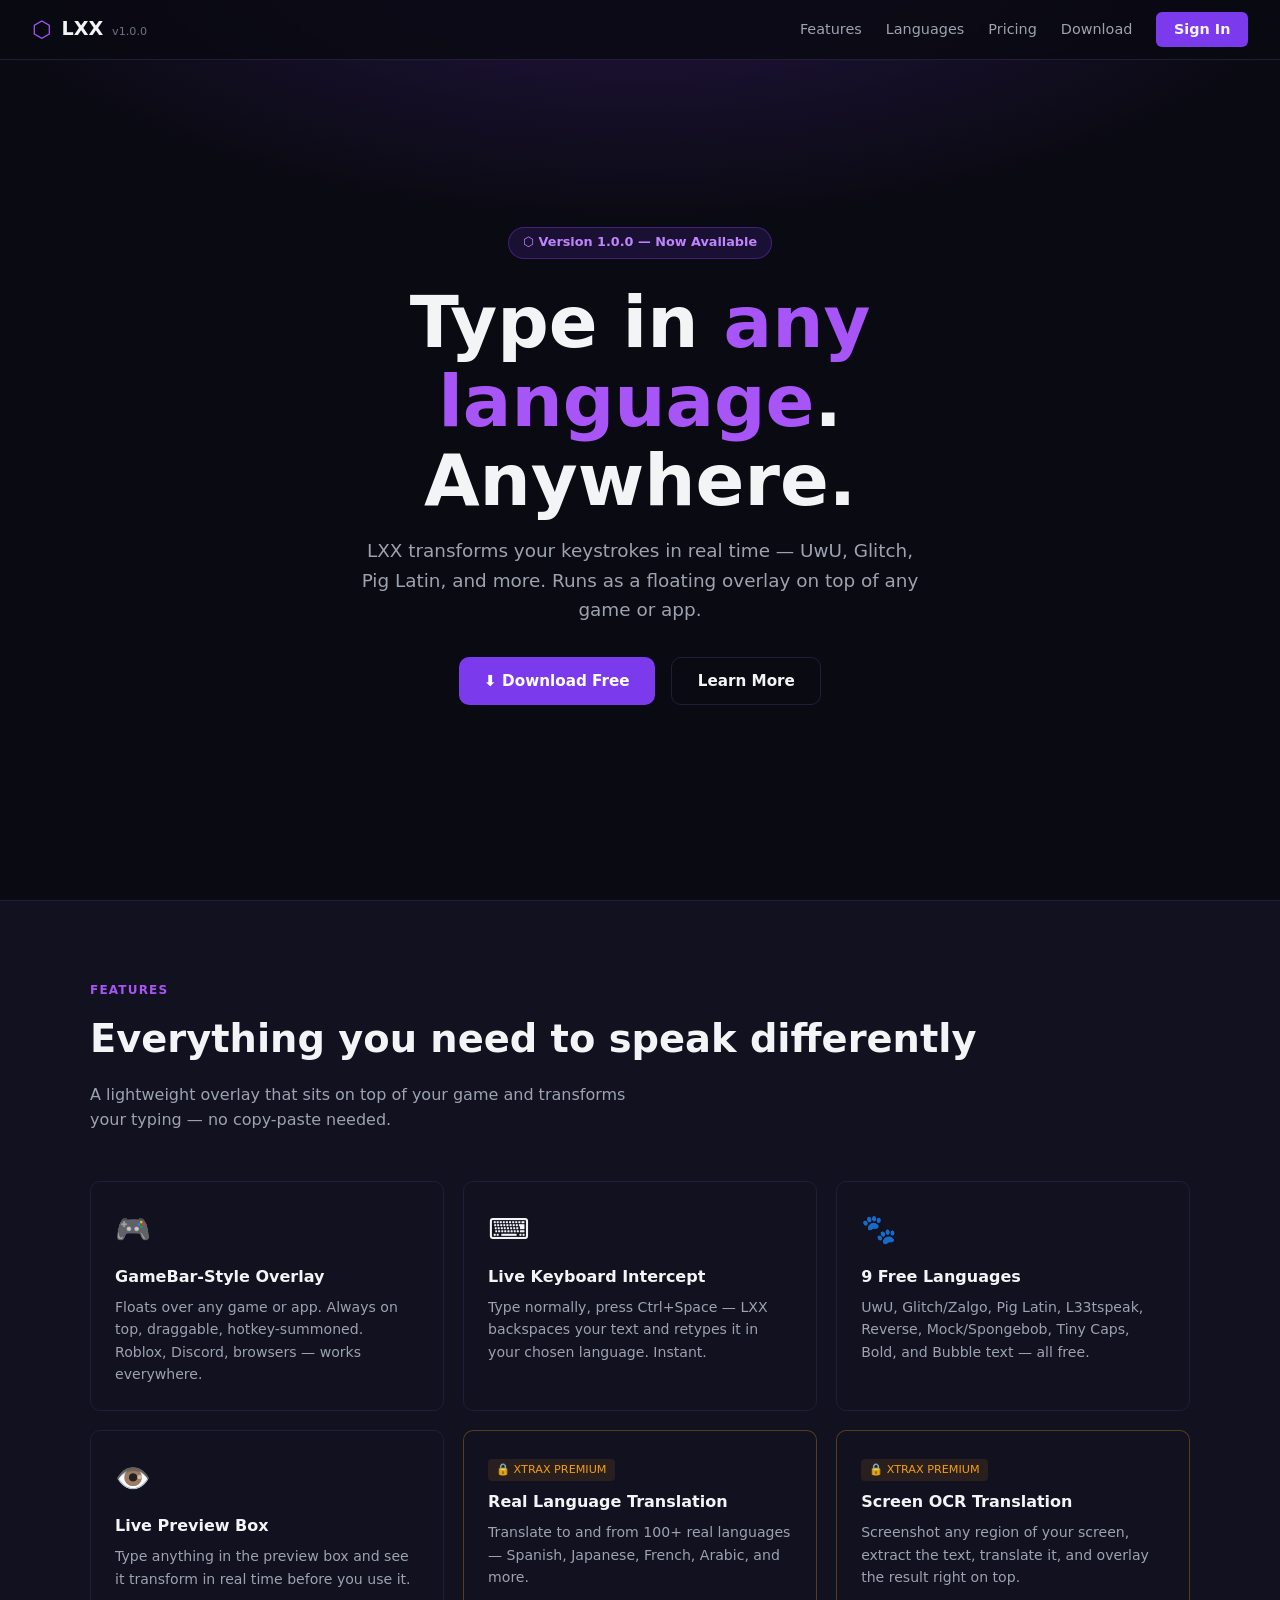
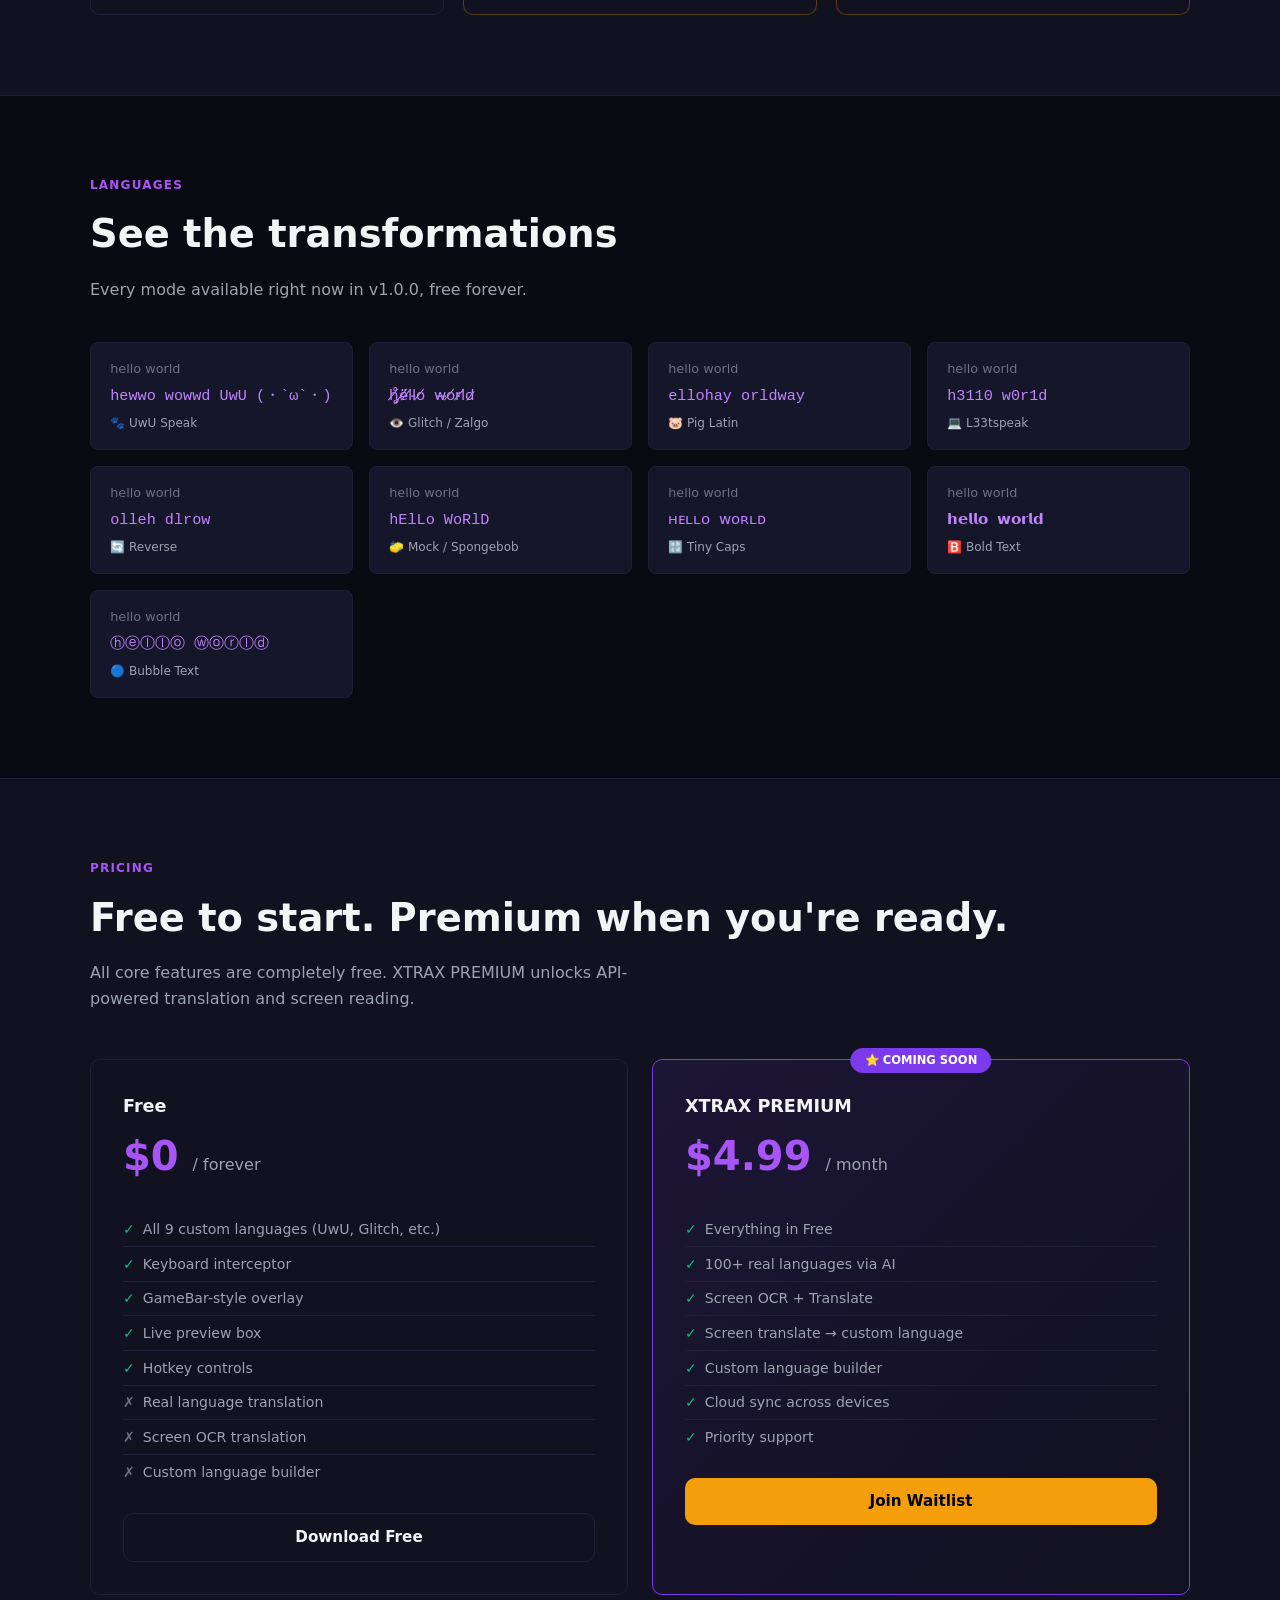
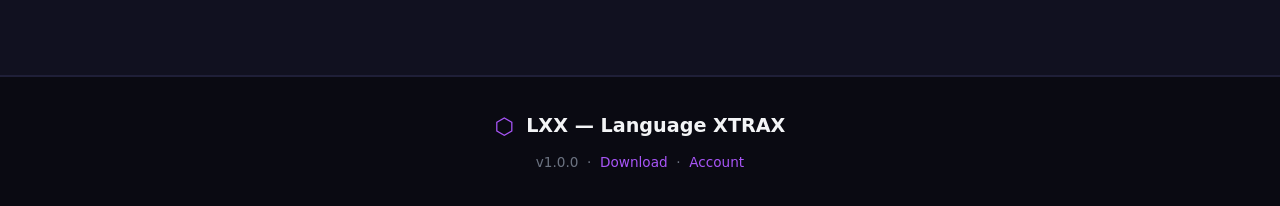
==== index.html @ beacddad "Add files via upload" ====
<!DOCTYPE html>
<html lang="en">
<head>
  <meta charset="UTF-8" />
  <meta name="viewport" content="width=device-width, initial-scale=1.0" />
  <title>LXX — Language XTRAX</title>
  <link rel="stylesheet" href="css/style.css" />
</head>
<body>

<nav>
  <div class="nav-brand">
    <span class="hex">⬡</span>
    <span>LXX <span class="version">v1.0.0</span></span>
  </div>
  <div class="nav-links">
    <a href="#features">Features</a>
    <a href="#languages">Languages</a>
    <a href="#pricing">Pricing</a>
    <a href="download.html">Download</a>
    <a id="nav-auth-link" href="login.html" class="nav-cta">Sign In</a>
  </div>
</nav>

<section class="hero">
  <div class="hero-content">
    <div class="hero-badge">⬡ Version 1.0.0 — Now Available</div>
    <h1>Type in <span>any language</span>.<br>Anywhere.</h1>
    <p>LXX transforms your keystrokes in real time — UwU, Glitch, Pig Latin, and more. Runs as a floating overlay on top of any game or app.</p>
    <div class="hero-btns">
      <a href="download.html" class="btn btn-primary">⬇ Download Free</a>
      <a href="#features" class="btn btn-outline">Learn More</a>
    </div>
  </div>
</section>

<section id="features" style="background: var(--bg2); border-top: 1px solid var(--border); border-bottom: 1px solid var(--border);">
  <div class="container">
    <div class="section-label">Features</div>
    <h2 class="section-title">Everything you need to speak differently</h2>
    <p class="section-sub">A lightweight overlay that sits on top of your game and transforms your typing — no copy-paste needed.</p>

    <div class="features-grid">
      <div class="feat-card">
        <div class="feat-icon">🎮</div>
        <h3>GameBar-Style Overlay</h3>
        <p>Floats over any game or app. Always on top, draggable, hotkey-summoned. Roblox, Discord, browsers — works everywhere.</p>
      </div>
      <div class="feat-card">
        <div class="feat-icon">⌨️</div>
        <h3>Live Keyboard Intercept</h3>
        <p>Type normally, press Ctrl+Space — LXX backspaces your text and retypes it in your chosen language. Instant.</p>
      </div>
      <div class="feat-card">
        <div class="feat-icon">🐾</div>
        <h3>9 Free Languages</h3>
        <p>UwU, Glitch/Zalgo, Pig Latin, L33tspeak, Reverse, Mock/Spongebob, Tiny Caps, Bold, and Bubble text — all free.</p>
      </div>
      <div class="feat-card">
        <div class="feat-icon">👁️</div>
        <h3>Live Preview Box</h3>
        <p>Type anything in the preview box and see it transform in real time before you use it.</p>
      </div>
      <div class="feat-card premium">
        <div class="feat-lock">🔒 XTRAX PREMIUM</div>
        <h3>Real Language Translation</h3>
        <p>Translate to and from 100+ real languages — Spanish, Japanese, French, Arabic, and more.</p>
      </div>
      <div class="feat-card premium">
        <div class="feat-lock">🔒 XTRAX PREMIUM</div>
        <h3>Screen OCR Translation</h3>
        <p>Screenshot any region of your screen, extract the text, translate it, and overlay the result right on top.</p>
      </div>
    </div>
  </div>
</section>

<section id="languages">
  <div class="container">
    <div class="section-label">Languages</div>
    <h2 class="section-title">See the transformations</h2>
    <p class="section-sub">Every mode available right now in v1.0.0, free forever.</p>

    <div class="lang-grid">
      <div class="lang-card">
        <div class="original">hello world</div>
        <div class="transformed">hewwo wowwd UwU (・`ω`・)</div>
        <div class="name">🐾 UwU Speak</div>
      </div>
      <div class="lang-card">
        <div class="original">hello world</div>
        <div class="transformed">h̸̡̻̊ë̸l̸l̵o̸ w̶o̸r̵l̸d̷</div>
        <div class="name">👁️ Glitch / Zalgo</div>
      </div>
      <div class="lang-card">
        <div class="original">hello world</div>
        <div class="transformed">ellohay orldway</div>
        <div class="name">🐷 Pig Latin</div>
      </div>
      <div class="lang-card">
        <div class="original">hello world</div>
        <div class="transformed">h3110 w0r1d</div>
        <div class="name">💻 L33tspeak</div>
      </div>
      <div class="lang-card">
        <div class="original">hello world</div>
        <div class="transformed">olleh dlrow</div>
        <div class="name">🔄 Reverse</div>
      </div>
      <div class="lang-card">
        <div class="original">hello world</div>
        <div class="transformed">hElLo WoRlD</div>
        <div class="name">🧽 Mock / Spongebob</div>
      </div>
      <div class="lang-card">
        <div class="original">hello world</div>
        <div class="transformed">ʜᴇʟʟᴏ ᴡᴏʀʟᴅ</div>
        <div class="name">🔡 Tiny Caps</div>
      </div>
      <div class="lang-card">
        <div class="original">hello world</div>
        <div class="transformed">𝗵𝗲𝗹𝗹𝗼 𝘄𝗼𝗿𝗹𝗱</div>
        <div class="name">🅱️ Bold Text</div>
      </div>
      <div class="lang-card">
        <div class="original">hello world</div>
        <div class="transformed">ⓗⓔⓛⓛⓞ ⓦⓞⓡⓛⓓ</div>
        <div class="name">🔵 Bubble Text</div>
      </div>
    </div>
  </div>
</section>

<section id="pricing" style="background: var(--bg2); border-top: 1px solid var(--border); border-bottom: 1px solid var(--border);">
  <div class="container">
    <div class="section-label">Pricing</div>
    <h2 class="section-title">Free to start. Premium when you're ready.</h2>
    <p class="section-sub">All core features are completely free. XTRAX PREMIUM unlocks API-powered translation and screen reading.</p>

    <div class="pricing-grid">
      <div class="price-card">
        <div class="price-name">Free</div>
        <div class="price-amount">$0 <span>/ forever</span></div>
        <ul class="price-features">
          <li><span class="check">✓</span> All 9 custom languages (UwU, Glitch, etc.)</li>
          <li><span class="check">✓</span> Keyboard interceptor</li>
          <li><span class="check">✓</span> GameBar-style overlay</li>
          <li><span class="check">✓</span> Live preview box</li>
          <li><span class="check">✓</span> Hotkey controls</li>
          <li><span class="cross">✗</span> Real language translation</li>
          <li><span class="cross">✗</span> Screen OCR translation</li>
          <li><span class="cross">✗</span> Custom language builder</li>
        </ul>
        <a href="download.html" class="btn btn-outline" style="width:100%; justify-content:center;">Download Free</a>
      </div>

      <div class="price-card featured">
        <div class="price-badge">⭐ COMING SOON</div>
        <div class="price-name">XTRAX PREMIUM</div>
        <div class="price-amount">$4.99 <span>/ month</span></div>
        <ul class="price-features">
          <li><span class="check">✓</span> Everything in Free</li>
          <li><span class="check">✓</span> 100+ real languages via AI</li>
          <li><span class="check">✓</span> Screen OCR + Translate</li>
          <li><span class="check">✓</span> Screen translate → custom language</li>
          <li><span class="check">✓</span> Custom language builder</li>
          <li><span class="check">✓</span> Cloud sync across devices</li>
          <li><span class="check">✓</span> Priority support</li>
        </ul>
        <a href="login.html" class="btn btn-gold" style="width:100%; justify-content:center;">Join Waitlist</a>
      </div>
    </div>
  </div>
</section>

<footer>
  <div class="nav-brand flex-center" style="justify-content:center; margin-bottom:0.5rem;">
    <span class="hex">⬡</span> LXX — Language XTRAX
  </div>
  <p>v1.0.0 &nbsp;·&nbsp; <a href="download.html">Download</a> &nbsp;·&nbsp; <a href="login.html">Account</a></p>
</footer>

<script src="js/auth.js"></script>
<script>
  const link = document.getElementById("nav-auth-link");
  if (Auth.isLoggedIn()) {
    link.textContent = "Dashboard";
    link.href = "dashboard.html";
  }
</script>
</body>
</html>
---- css/style.css ----
:root {
  --bg:        #0a0a12;
  --bg2:       #111120;
  --bg3:       #16162a;
  --accent:    #7c3aed;
  --accent2:   #a855f7;
  --accent3:   #c084fc;
  --text:      #f3f4f6;
  --muted:     #9ca3af;
  --muted2:    #6b7280;
  --border:    #1f1f38;
  --success:   #10b981;
  --danger:    #ef4444;
  --gold:      #f59e0b;
  --radius:    10px;
}

*, *::before, *::after { box-sizing: border-box; margin: 0; padding: 0; }

html { scroll-behavior: smooth; }

body {
  background: var(--bg);
  color: var(--text);
  font-family: 'Segoe UI', system-ui, -apple-system, sans-serif;
  line-height: 1.6;
  min-height: 100vh;
}

a { color: var(--accent2); text-decoration: none; }
a:hover { color: var(--accent3); }

/* ── NAV ─────────────────────────────────────────────────────────────────── */
nav {
  position: fixed; top: 0; left: 0; right: 0; z-index: 100;
  background: rgba(10,10,18,0.85);
  backdrop-filter: blur(12px);
  border-bottom: 1px solid var(--border);
  display: flex; align-items: center; justify-content: space-between;
  padding: 0 2rem;
  height: 60px;
}

.nav-brand {
  display: flex; align-items: center; gap: 10px;
  font-size: 1.2rem; font-weight: 700; color: var(--text);
}

.nav-brand .hex { color: var(--accent2); font-size: 1.4rem; }
.nav-brand .version { font-size: 0.7rem; color: var(--muted2); font-weight: 400; margin-left: 2px; }

.nav-links { display: flex; align-items: center; gap: 1.5rem; }
.nav-links a { color: var(--muted); font-size: 0.9rem; transition: color 0.2s; }
.nav-links a:hover { color: var(--text); }

.nav-cta {
  background: var(--accent);
  color: var(--text) !important;
  padding: 0.4rem 1.1rem;
  border-radius: 6px;
  font-weight: 600;
  transition: background 0.2s !important;
}
.nav-cta:hover { background: var(--accent2) !important; color: var(--text) !important; }

/* ── HERO ────────────────────────────────────────────────────────────────── */
.hero {
  min-height: 100vh;
  display: flex; align-items: center; justify-content: center;
  text-align: center;
  padding: 6rem 2rem 4rem;
  background:
    radial-gradient(ellipse 80% 50% at 50% -10%, rgba(124,58,237,0.25) 0%, transparent 70%),
    var(--bg);
}

.hero-content { max-width: 700px; }

.hero-badge {
  display: inline-flex; align-items: center; gap: 6px;
  background: rgba(124,58,237,0.15);
  border: 1px solid rgba(124,58,237,0.4);
  color: var(--accent3);
  font-size: 0.8rem; font-weight: 600;
  padding: 0.3rem 0.9rem; border-radius: 20px;
  margin-bottom: 1.5rem;
}

.hero h1 {
  font-size: clamp(2.5rem, 6vw, 4.5rem);
  font-weight: 800; line-height: 1.1;
  margin-bottom: 1rem;
}

.hero h1 span { color: var(--accent2); }

.hero p {
  font-size: 1.15rem; color: var(--muted);
  max-width: 560px; margin: 0 auto 2rem;
}

.hero-btns { display: flex; gap: 1rem; justify-content: center; flex-wrap: wrap; }

/* ── BUTTONS ─────────────────────────────────────────────────────────────── */
.btn {
  display: inline-flex; align-items: center; gap: 8px;
  padding: 0.7rem 1.6rem;
  border-radius: var(--radius);
  font-size: 0.95rem; font-weight: 600;
  cursor: pointer; border: none;
  transition: all 0.2s;
  text-decoration: none;
}

.btn-primary {
  background: var(--accent);
  color: #fff;
}
.btn-primary:hover { background: var(--accent2); color: #fff; transform: translateY(-1px); }

.btn-outline {
  background: transparent;
  border: 1px solid var(--border);
  color: var(--text);
}
.btn-outline:hover { border-color: var(--accent2); color: var(--accent2); }

.btn-ghost {
  background: transparent; color: var(--muted);
}
.btn-ghost:hover { color: var(--text); }

.btn-gold { background: var(--gold); color: #000; }
.btn-gold:hover { background: #fbbf24; color: #000; transform: translateY(-1px); }

/* ── SECTIONS ────────────────────────────────────────────────────────────── */
section { padding: 5rem 2rem; }

.container { max-width: 1100px; margin: 0 auto; }

.section-label {
  font-size: 0.75rem; font-weight: 700; letter-spacing: 0.1em;
  color: var(--accent2); text-transform: uppercase; margin-bottom: 0.5rem;
}

.section-title {
  font-size: clamp(1.6rem, 3vw, 2.4rem);
  font-weight: 800; margin-bottom: 0.75rem;
}

.section-sub { font-size: 1rem; color: var(--muted); max-width: 560px; }

/* ── FEATURES GRID ───────────────────────────────────────────────────────── */
.features-grid {
  display: grid;
  grid-template-columns: repeat(auto-fit, minmax(280px, 1fr));
  gap: 1.2rem; margin-top: 3rem;
}

.feat-card {
  background: var(--bg2);
  border: 1px solid var(--border);
  border-radius: var(--radius);
  padding: 1.5rem;
  transition: border-color 0.2s, transform 0.2s;
}
.feat-card:hover { border-color: var(--accent); transform: translateY(-3px); }

.feat-icon { font-size: 1.8rem; margin-bottom: 0.75rem; }
.feat-card h3 { font-size: 1rem; font-weight: 700; margin-bottom: 0.4rem; }
.feat-card p { font-size: 0.88rem; color: var(--muted); }

.feat-card.premium { border-color: rgba(245,158,11,0.3); }
.feat-card.premium:hover { border-color: var(--gold); }
.feat-lock { font-size: 0.7rem; color: var(--gold); background: rgba(245,158,11,0.1); padding: 0.15rem 0.5rem; border-radius: 4px; margin-bottom: 0.5rem; display: inline-block; }

/* ── LANGUAGES SHOWCASE ──────────────────────────────────────────────────── */
.lang-grid {
  display: grid;
  grid-template-columns: repeat(auto-fit, minmax(220px, 1fr));
  gap: 1rem; margin-top: 2.5rem;
}

.lang-card {
  background: var(--bg3);
  border: 1px solid var(--border);
  border-radius: 8px;
  padding: 1rem 1.2rem;
}

.lang-card .original { font-size: 0.8rem; color: var(--muted2); margin-bottom: 4px; }
.lang-card .transformed { font-size: 0.95rem; color: var(--accent3); font-family: monospace; }
.lang-card .name { font-size: 0.75rem; color: var(--muted); margin-top: 6px; }

/* ── PRICING ─────────────────────────────────────────────────────────────── */
.pricing-grid {
  display: grid;
  grid-template-columns: repeat(auto-fit, minmax(280px, 1fr));
  gap: 1.5rem; margin-top: 3rem;
}

.price-card {
  background: var(--bg2);
  border: 1px solid var(--border);
  border-radius: var(--radius);
  padding: 2rem;
}

.price-card.featured {
  border-color: var(--accent);
  background: linear-gradient(135deg, rgba(124,58,237,0.1), var(--bg2));
  position: relative;
}

.price-badge {
  position: absolute; top: -12px; left: 50%; transform: translateX(-50%);
  background: var(--accent); color: #fff;
  font-size: 0.72rem; font-weight: 700;
  padding: 0.2rem 0.9rem; border-radius: 20px;
}

.price-name { font-size: 1.1rem; font-weight: 700; margin-bottom: 0.25rem; }
.price-amount { font-size: 2.5rem; font-weight: 800; color: var(--accent2); }
.price-amount span { font-size: 1rem; color: var(--muted); font-weight: 400; }

.price-features { list-style: none; margin: 1.5rem 0; }
.price-features li {
  display: flex; align-items: center; gap: 8px;
  font-size: 0.88rem; color: var(--muted);
  padding: 0.35rem 0;
  border-bottom: 1px solid var(--border);
}
.price-features li:last-child { border: none; }
.price-features li .check { color: var(--success); }
.price-features li .cross { color: var(--muted2); }

/* ── AUTH PAGES ──────────────────────────────────────────────────────────── */
.auth-page {
  min-height: 100vh;
  display: flex; align-items: center; justify-content: center;
  padding: 6rem 1rem 2rem;
  background:
    radial-gradient(ellipse 60% 40% at 50% 0%, rgba(124,58,237,0.2) 0%, transparent 70%),
    var(--bg);
}

.auth-card {
  background: var(--bg2);
  border: 1px solid var(--border);
  border-radius: 16px;
  padding: 2.5rem;
  width: 100%; max-width: 420px;
}

.auth-logo {
  text-align: center; margin-bottom: 2rem;
}
.auth-logo .hex { font-size: 2rem; color: var(--accent2); }
.auth-logo h1 { font-size: 1.5rem; font-weight: 800; }
.auth-logo p { font-size: 0.85rem; color: var(--muted); }

.tabs {
  display: flex;
  background: var(--bg3); border-radius: 8px;
  padding: 3px; margin-bottom: 1.5rem;
}

.tab {
  flex: 1; text-align: center;
  padding: 0.45rem;
  border-radius: 6px;
  font-size: 0.9rem; font-weight: 600;
  cursor: pointer; transition: all 0.2s;
  color: var(--muted);
  border: none; background: transparent;
}
.tab.active { background: var(--accent); color: #fff; }

.form-group { margin-bottom: 1rem; }

label {
  display: block;
  font-size: 0.82rem; font-weight: 600;
  color: var(--muted); margin-bottom: 0.35rem;
}

input[type="email"], input[type="password"], input[type="text"] {
  width: 100%;
  background: var(--bg3);
  border: 1px solid var(--border);
  border-radius: 8px;
  color: var(--text);
  font-size: 0.95rem;
  padding: 0.65rem 0.9rem;
  outline: none;
  transition: border-color 0.2s;
}
input:focus { border-color: var(--accent2); }
input::placeholder { color: var(--muted2); }

.form-error {
  background: rgba(239,68,68,0.1);
  border: 1px solid rgba(239,68,68,0.3);
  color: var(--danger);
  border-radius: 8px;
  padding: 0.6rem 0.9rem;
  font-size: 0.85rem;
  margin-bottom: 1rem;
  display: none;
}

.form-success {
  background: rgba(16,185,129,0.1);
  border: 1px solid rgba(16,185,129,0.3);
  color: var(--success);
  border-radius: 8px;
  padding: 0.6rem 0.9rem;
  font-size: 0.85rem;
  margin-bottom: 1rem;
  display: none;
}

.submit-btn {
  width: 100%;
  background: var(--accent);
  color: #fff;
  border: none; border-radius: 8px;
  padding: 0.75rem;
  font-size: 0.95rem; font-weight: 700;
  cursor: pointer;
  transition: background 0.2s;
}
.submit-btn:hover { background: var(--accent2); }
.submit-btn:disabled { opacity: 0.5; cursor: not-allowed; }

/* ── DASHBOARD ───────────────────────────────────────────────────────────── */
.dashboard-page {
  min-height: 100vh;
  padding: 5rem 2rem 3rem;
}

.dash-header {
  display: flex; align-items: center; justify-content: space-between;
  margin-bottom: 2.5rem;
  flex-wrap: wrap; gap: 1rem;
}

.dash-user { display: flex; align-items: center; gap: 12px; }
.dash-avatar {
  width: 44px; height: 44px; border-radius: 50%;
  background: linear-gradient(135deg, var(--accent), var(--accent2));
  display: flex; align-items: center; justify-content: center;
  font-weight: 800; font-size: 1.1rem;
}
.dash-email { font-weight: 600; }
.dash-tier { font-size: 0.8rem; }
.dash-tier.premium { color: var(--gold); }
.dash-tier.free { color: var(--muted); }

.dash-grid {
  display: grid;
  grid-template-columns: repeat(auto-fit, minmax(280px, 1fr));
  gap: 1.2rem;
}

.dash-card {
  background: var(--bg2);
  border: 1px solid var(--border);
  border-radius: var(--radius);
  padding: 1.5rem;
}

.dash-card h3 { font-size: 0.85rem; color: var(--muted); text-transform: uppercase; letter-spacing: 0.05em; margin-bottom: 0.5rem; }
.dash-card .value { font-size: 1.8rem; font-weight: 800; }
.dash-card .value.gold { color: var(--gold); }
.dash-card .value.purple { color: var(--accent2); }

.token-box {
  background: var(--bg3);
  border: 1px solid var(--border);
  border-radius: 8px;
  padding: 0.75rem;
  font-family: monospace;
  font-size: 0.78rem;
  color: var(--muted);
  word-break: break-all;
  margin-top: 1rem;
}

/* ── DOWNLOAD PAGE ───────────────────────────────────────────────────────── */
.download-hero {
  text-align: center;
  padding: 6rem 2rem 3rem;
  background:
    radial-gradient(ellipse 70% 40% at 50% 0%, rgba(124,58,237,0.2) 0%, transparent 70%),
    var(--bg);
}

.steps {
  counter-reset: step;
  display: flex; flex-direction: column; gap: 1rem;
  margin-top: 2rem;
}

.step {
  display: flex; align-items: flex-start; gap: 1rem;
  background: var(--bg2); border: 1px solid var(--border);
  border-radius: 10px; padding: 1.2rem;
}

.step-num {
  flex-shrink: 0;
  width: 32px; height: 32px; border-radius: 50%;
  background: var(--accent); color: #fff;
  display: flex; align-items: center; justify-content: center;
  font-weight: 800; font-size: 0.85rem;
}

.step h4 { font-size: 0.95rem; font-weight: 700; margin-bottom: 0.25rem; }
.step p { font-size: 0.85rem; color: var(--muted); }

code {
  background: var(--bg3);
  border: 1px solid var(--border);
  color: var(--accent3);
  font-family: 'Consolas', monospace;
  font-size: 0.85rem;
  padding: 0.15rem 0.4rem;
  border-radius: 4px;
}

.code-block {
  background: var(--bg3);
  border: 1px solid var(--border);
  border-radius: 8px;
  padding: 1rem;
  font-family: 'Consolas', monospace;
  font-size: 0.85rem;
  color: var(--accent3);
  white-space: pre;
  overflow-x: auto;
  margin-top: 0.5rem;
}

/* ── FOOTER ──────────────────────────────────────────────────────────────── */
footer {
  border-top: 1px solid var(--border);
  padding: 2rem;
  text-align: center;
  color: var(--muted2);
  font-size: 0.85rem;
}

/* ── UTILS ───────────────────────────────────────────────────────────────── */
.text-center { text-align: center; }
.text-muted { color: var(--muted); }
.mt-1 { margin-top: 0.5rem; }
.mt-2 { margin-top: 1rem; }
.mt-3 { margin-top: 1.5rem; }
.flex-center { display: flex; align-items: center; justify-content: center; gap: 0.75rem; }

.hidden { display: none !important; }

@media (max-width: 600px) {
  nav { padding: 0 1rem; }
  .nav-links { gap: 1rem; }
  .hero h1 { font-size: 2.2rem; }
  .auth-card { padding: 1.5rem; }
}
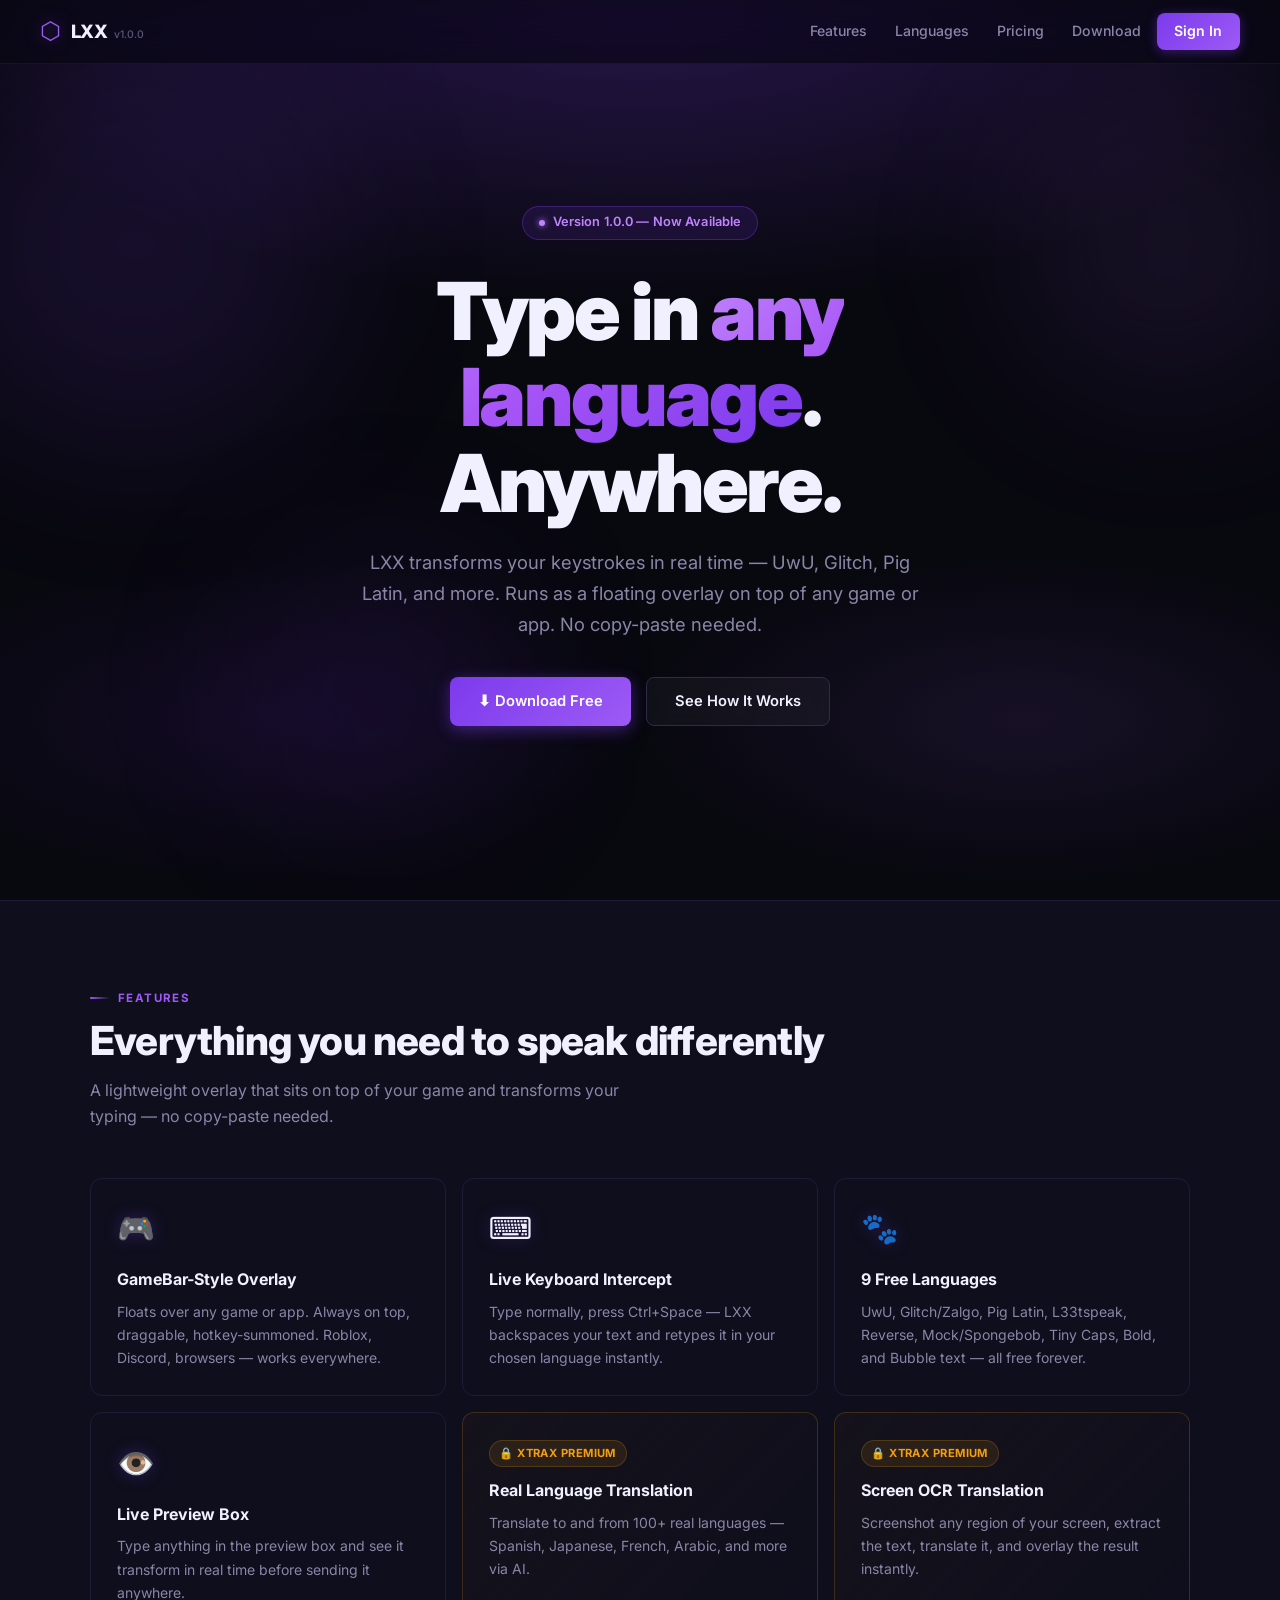
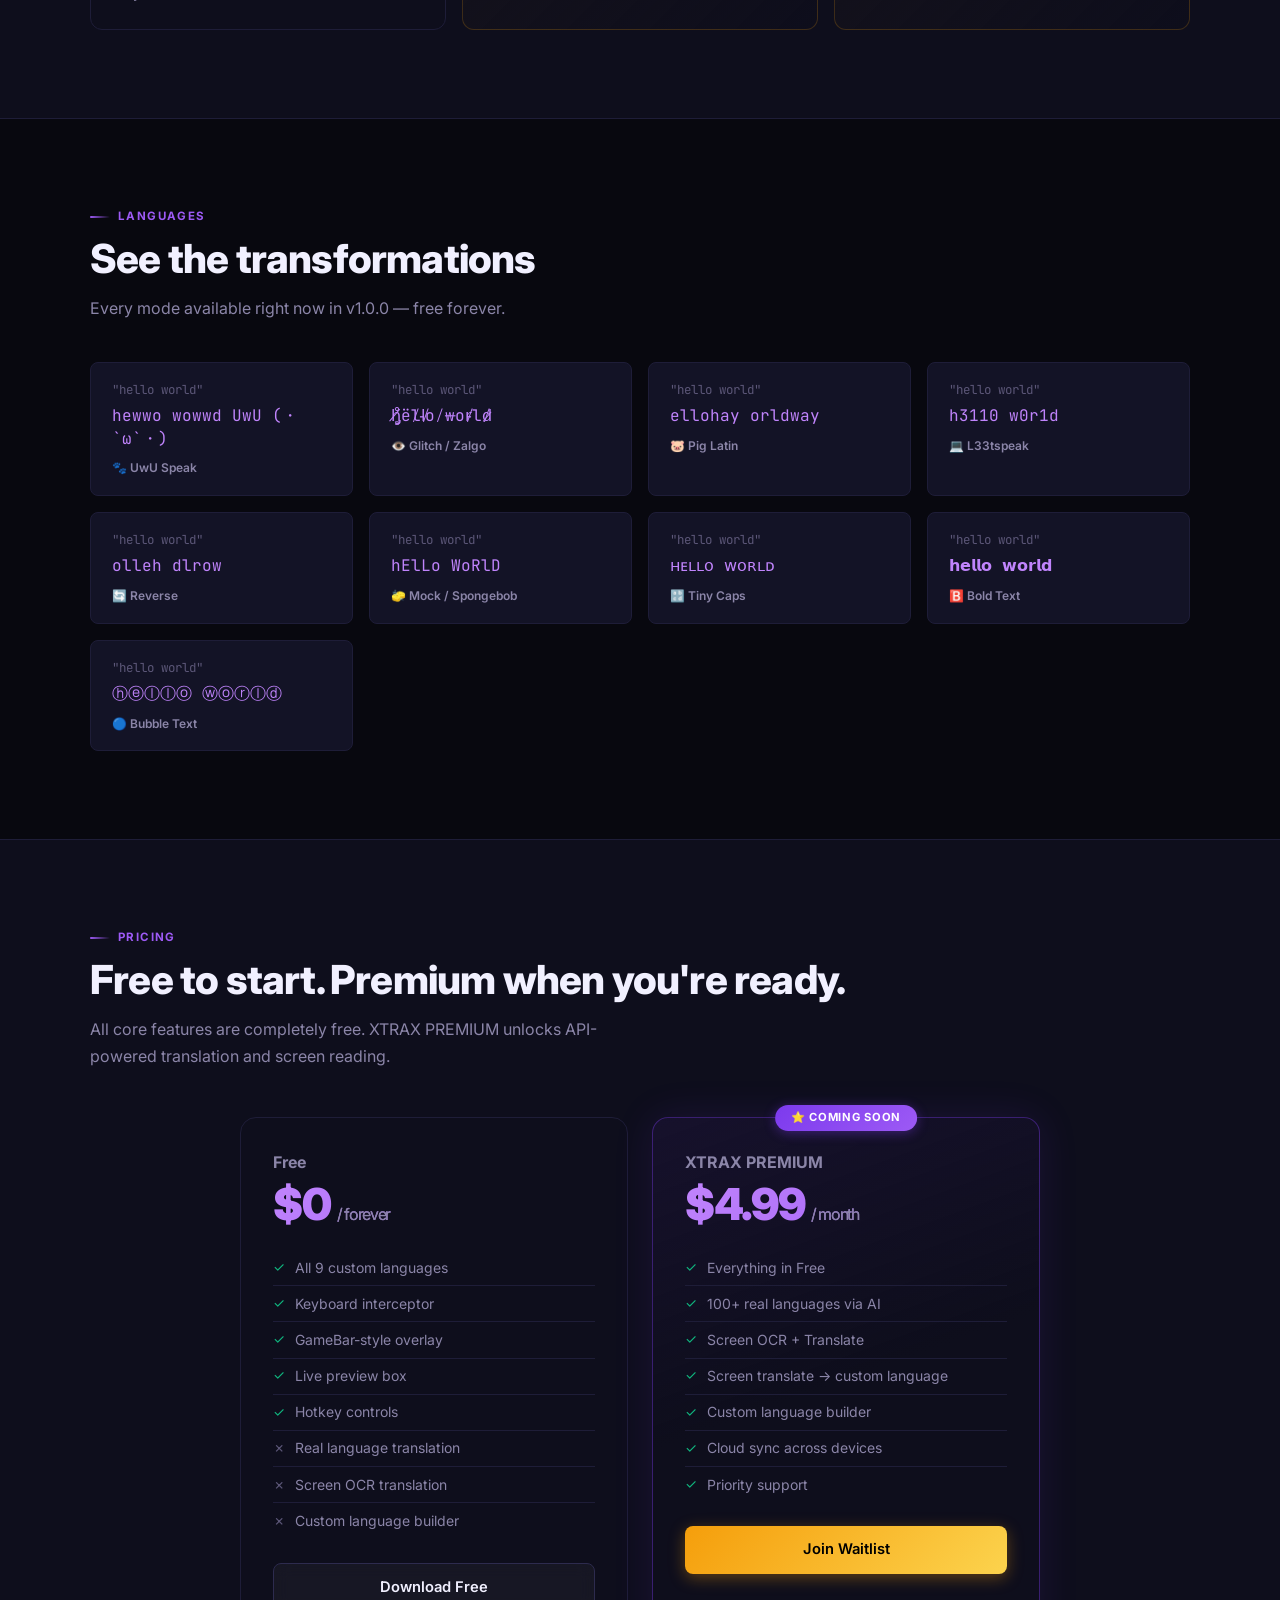
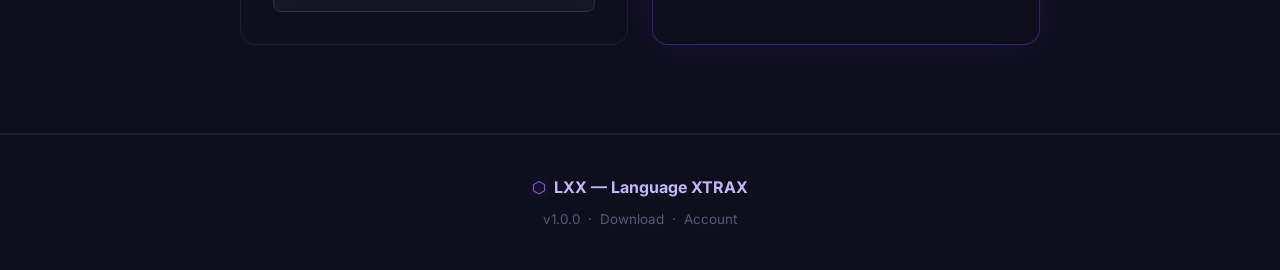
==== commit 23a3efa4: "Add files via upload" ====
--- a/index.html
+++ b/index.html
@@ -4,15 +4,16 @@
   <meta charset="UTF-8" />
   <meta name="viewport" content="width=device-width, initial-scale=1.0" />
   <title>LXX — Language XTRAX</title>
+  <meta name="description" content="Transform your typing in real time — UwU, Glitch, Pig Latin, and more. A GameBar-style overlay that works in any game or app." />
   <link rel="stylesheet" href="css/style.css" />
 </head>
 <body>
 
 <nav>
-  <div class="nav-brand">
+  <a href="index.html" class="nav-brand">
     <span class="hex">⬡</span>
     <span>LXX <span class="version">v1.0.0</span></span>
-  </div>
+  </a>
   <div class="nav-links">
     <a href="#features">Features</a>
     <a href="#languages">Languages</a>
@@ -23,13 +24,16 @@
 </nav>
 
 <section class="hero">
+  <div class="hero-orb hero-orb-1"></div>
+  <div class="hero-orb hero-orb-2"></div>
+  <div class="hero-orb hero-orb-3"></div>
   <div class="hero-content">
-    <div class="hero-badge">⬡ Version 1.0.0 — Now Available</div>
-    <h1>Type in <span>any language</span>.<br>Anywhere.</h1>
-    <p>LXX transforms your keystrokes in real time — UwU, Glitch, Pig Latin, and more. Runs as a floating overlay on top of any game or app.</p>
+    <div class="hero-badge">Version 1.0.0 — Now Available</div>
+    <h1>Type in <span class="grad">any language</span>.<br>Anywhere.</h1>
+    <p>LXX transforms your keystrokes in real time — UwU, Glitch, Pig Latin, and more. Runs as a floating overlay on top of any game or app. No copy-paste needed.</p>
     <div class="hero-btns">
       <a href="download.html" class="btn btn-primary">⬇ Download Free</a>
-      <a href="#features" class="btn btn-outline">Learn More</a>
+      <a href="#features" class="btn btn-outline">See How It Works</a>
     </div>
   </div>
 </section>
@@ -49,27 +53,27 @@
       <div class="feat-card">
         <div class="feat-icon">⌨️</div>
         <h3>Live Keyboard Intercept</h3>
-        <p>Type normally, press Ctrl+Space — LXX backspaces your text and retypes it in your chosen language. Instant.</p>
+        <p>Type normally, press Ctrl+Space — LXX backspaces your text and retypes it in your chosen language instantly.</p>
       </div>
       <div class="feat-card">
         <div class="feat-icon">🐾</div>
         <h3>9 Free Languages</h3>
-        <p>UwU, Glitch/Zalgo, Pig Latin, L33tspeak, Reverse, Mock/Spongebob, Tiny Caps, Bold, and Bubble text — all free.</p>
+        <p>UwU, Glitch/Zalgo, Pig Latin, L33tspeak, Reverse, Mock/Spongebob, Tiny Caps, Bold, and Bubble text — all free forever.</p>
       </div>
       <div class="feat-card">
         <div class="feat-icon">👁️</div>
         <h3>Live Preview Box</h3>
-        <p>Type anything in the preview box and see it transform in real time before you use it.</p>
+        <p>Type anything in the preview box and see it transform in real time before sending it anywhere.</p>
       </div>
       <div class="feat-card premium">
         <div class="feat-lock">🔒 XTRAX PREMIUM</div>
         <h3>Real Language Translation</h3>
-        <p>Translate to and from 100+ real languages — Spanish, Japanese, French, Arabic, and more.</p>
+        <p>Translate to and from 100+ real languages — Spanish, Japanese, French, Arabic, and more via AI.</p>
       </div>
       <div class="feat-card premium">
         <div class="feat-lock">🔒 XTRAX PREMIUM</div>
         <h3>Screen OCR Translation</h3>
-        <p>Screenshot any region of your screen, extract the text, translate it, and overlay the result right on top.</p>
+        <p>Screenshot any region of your screen, extract the text, translate it, and overlay the result instantly.</p>
       </div>
     </div>
   </div>
@@ -79,51 +83,51 @@
   <div class="container">
     <div class="section-label">Languages</div>
     <h2 class="section-title">See the transformations</h2>
-    <p class="section-sub">Every mode available right now in v1.0.0, free forever.</p>
+    <p class="section-sub">Every mode available right now in v1.0.0 — free forever.</p>
 
     <div class="lang-grid">
       <div class="lang-card">
-        <div class="original">hello world</div>
+        <div class="original">"hello world"</div>
         <div class="transformed">hewwo wowwd UwU (・`ω`・)</div>
         <div class="name">🐾 UwU Speak</div>
       </div>
       <div class="lang-card">
-        <div class="original">hello world</div>
+        <div class="original">"hello world"</div>
         <div class="transformed">h̸̡̻̊ë̸l̸l̵o̸ w̶o̸r̵l̸d̷</div>
         <div class="name">👁️ Glitch / Zalgo</div>
       </div>
       <div class="lang-card">
-        <div class="original">hello world</div>
+        <div class="original">"hello world"</div>
         <div class="transformed">ellohay orldway</div>
         <div class="name">🐷 Pig Latin</div>
       </div>
       <div class="lang-card">
-        <div class="original">hello world</div>
+        <div class="original">"hello world"</div>
         <div class="transformed">h3110 w0r1d</div>
         <div class="name">💻 L33tspeak</div>
       </div>
       <div class="lang-card">
-        <div class="original">hello world</div>
+        <div class="original">"hello world"</div>
         <div class="transformed">olleh dlrow</div>
         <div class="name">🔄 Reverse</div>
       </div>
       <div class="lang-card">
-        <div class="original">hello world</div>
+        <div class="original">"hello world"</div>
         <div class="transformed">hElLo WoRlD</div>
         <div class="name">🧽 Mock / Spongebob</div>
       </div>
       <div class="lang-card">
-        <div class="original">hello world</div>
+        <div class="original">"hello world"</div>
         <div class="transformed">ʜᴇʟʟᴏ ᴡᴏʀʟᴅ</div>
         <div class="name">🔡 Tiny Caps</div>
       </div>
       <div class="lang-card">
-        <div class="original">hello world</div>
+        <div class="original">"hello world"</div>
         <div class="transformed">𝗵𝗲𝗹𝗹𝗼 𝘄𝗼𝗿𝗹𝗱</div>
         <div class="name">🅱️ Bold Text</div>
       </div>
       <div class="lang-card">
-        <div class="original">hello world</div>
+        <div class="original">"hello world"</div>
         <div class="transformed">ⓗⓔⓛⓛⓞ ⓦⓞⓡⓛⓓ</div>
         <div class="name">🔵 Bubble Text</div>
       </div>
@@ -137,12 +141,12 @@
     <h2 class="section-title">Free to start. Premium when you're ready.</h2>
     <p class="section-sub">All core features are completely free. XTRAX PREMIUM unlocks API-powered translation and screen reading.</p>
 
-    <div class="pricing-grid">
+    <div class="pricing-grid" style="margin: 0 auto; margin-top: 3rem;">
       <div class="price-card">
         <div class="price-name">Free</div>
         <div class="price-amount">$0 <span>/ forever</span></div>
         <ul class="price-features">
-          <li><span class="check">✓</span> All 9 custom languages (UwU, Glitch, etc.)</li>
+          <li><span class="check">✓</span> All 9 custom languages</li>
           <li><span class="check">✓</span> Keyboard interceptor</li>
           <li><span class="check">✓</span> GameBar-style overlay</li>
           <li><span class="check">✓</span> Live preview box</li>
@@ -174,7 +178,7 @@
 </section>
 
 <footer>
-  <div class="nav-brand flex-center" style="justify-content:center; margin-bottom:0.5rem;">
+  <div class="foot-brand">
     <span class="hex">⬡</span> LXX — Language XTRAX
   </div>
   <p>v1.0.0 &nbsp;·&nbsp; <a href="download.html">Download</a> &nbsp;·&nbsp; <a href="login.html">Account</a></p>
--- a/css/style.css
+++ b/css/style.css
@@ -1,366 +1,611 @@
+@import url('https://fonts.googleapis.com/css2?family=Inter:wght@400;500;600;700;800;900&family=JetBrains+Mono:wght@400;700&display=swap');
+
+/* ── Variables ─────────────────────────────────────────────────────────────── */
 :root {
-  --bg:        #0a0a12;
-  --bg2:       #111120;
-  --bg3:       #16162a;
+  --bg:        #08080f;
+  --bg2:       #0e0e1c;
+  --bg3:       #131326;
+  --bg4:       #1a1a30;
   --accent:    #7c3aed;
-  --accent2:   #a855f7;
+  --accent2:   #9d5af5;
   --accent3:   #c084fc;
-  --text:      #f3f4f6;
-  --muted:     #9ca3af;
-  --muted2:    #6b7280;
-  --border:    #1f1f38;
+  --accent4:   #e9d5ff;
+  --text:      #f1f0ff;
+  --text2:     #c4b5fd;
+  --muted:     #8b85a8;
+  --muted2:    #5c5778;
+  --border:    #1e1d38;
+  --border2:   #2d2b4e;
   --success:   #10b981;
   --danger:    #ef4444;
   --gold:      #f59e0b;
-  --radius:    10px;
-}
-
+  --gold2:     #fcd34d;
+  --radius:    12px;
+  --radius2:   8px;
+  --shadow:    0 4px 24px rgba(124,58,237,0.12);
+  --shadow-lg: 0 8px 48px rgba(124,58,237,0.2);
+  --glow:      0 0 20px rgba(124,58,237,0.35);
+  --glow-sm:   0 0 10px rgba(124,58,237,0.2);
+}
+
+/* ── Reset ──────────────────────────────────────────────────────────────────── */
 *, *::before, *::after { box-sizing: border-box; margin: 0; padding: 0; }
-
 html { scroll-behavior: smooth; }
 
 body {
   background: var(--bg);
   color: var(--text);
-  font-family: 'Segoe UI', system-ui, -apple-system, sans-serif;
+  font-family: 'Inter', system-ui, -apple-system, sans-serif;
   line-height: 1.6;
   min-height: 100vh;
-}
-
-a { color: var(--accent2); text-decoration: none; }
-a:hover { color: var(--accent3); }
-
-/* ── NAV ─────────────────────────────────────────────────────────────────── */
+  overflow-x: hidden;
+}
+
+a { color: var(--accent3); text-decoration: none; transition: color 0.2s; }
+a:hover { color: var(--accent4); }
+
+/* ── Scrollbar ──────────────────────────────────────────────────────────────── */
+::-webkit-scrollbar { width: 6px; }
+::-webkit-scrollbar-track { background: var(--bg); }
+::-webkit-scrollbar-thumb { background: var(--border2); border-radius: 3px; }
+::-webkit-scrollbar-thumb:hover { background: var(--accent); }
+
+/* ── NAV ────────────────────────────────────────────────────────────────────── */
 nav {
   position: fixed; top: 0; left: 0; right: 0; z-index: 100;
-  background: rgba(10,10,18,0.85);
-  backdrop-filter: blur(12px);
-  border-bottom: 1px solid var(--border);
+  background: rgba(8,8,15,0.7);
+  backdrop-filter: blur(20px) saturate(1.8);
+  -webkit-backdrop-filter: blur(20px) saturate(1.8);
+  border-bottom: 1px solid rgba(124,58,237,0.15);
   display: flex; align-items: center; justify-content: space-between;
-  padding: 0 2rem;
-  height: 60px;
+  padding: 0 2.5rem;
+  height: 64px;
 }
 
 .nav-brand {
   display: flex; align-items: center; gap: 10px;
-  font-size: 1.2rem; font-weight: 700; color: var(--text);
-}
-
-.nav-brand .hex { color: var(--accent2); font-size: 1.4rem; }
-.nav-brand .version { font-size: 0.7rem; color: var(--muted2); font-weight: 400; margin-left: 2px; }
-
-.nav-links { display: flex; align-items: center; gap: 1.5rem; }
-.nav-links a { color: var(--muted); font-size: 0.9rem; transition: color 0.2s; }
-.nav-links a:hover { color: var(--text); }
+  font-size: 1.15rem; font-weight: 800; color: var(--text);
+  text-decoration: none;
+  letter-spacing: -0.02em;
+}
+.nav-brand:hover { color: var(--text); }
+
+.nav-brand .hex {
+  color: var(--accent2);
+  font-size: 1.5rem;
+  filter: drop-shadow(0 0 8px rgba(157,90,245,0.6));
+}
+.nav-brand .version {
+  font-size: 0.65rem; color: var(--muted2); font-weight: 500;
+  margin-left: 3px; letter-spacing: 0;
+}
+
+.nav-links { display: flex; align-items: center; gap: 0.25rem; }
+.nav-links a {
+  color: var(--muted); font-size: 0.88rem; font-weight: 500;
+  padding: 0.4rem 0.75rem; border-radius: var(--radius2);
+  transition: color 0.2s, background 0.2s;
+}
+.nav-links a:hover { color: var(--text); background: rgba(255,255,255,0.05); }
 
 .nav-cta {
-  background: var(--accent);
-  color: var(--text) !important;
-  padding: 0.4rem 1.1rem;
-  border-radius: 6px;
-  font-weight: 600;
-  transition: background 0.2s !important;
-}
-.nav-cta:hover { background: var(--accent2) !important; color: var(--text) !important; }
-
-/* ── HERO ────────────────────────────────────────────────────────────────── */
+  background: linear-gradient(135deg, var(--accent), var(--accent2)) !important;
+  color: #fff !important;
+  padding: 0.45rem 1.1rem !important;
+  border-radius: var(--radius2) !important;
+  font-weight: 600 !important;
+  box-shadow: 0 2px 12px rgba(124,58,237,0.4);
+  transition: all 0.2s !important;
+}
+.nav-cta:hover {
+  background: linear-gradient(135deg, var(--accent2), #b97aff) !important;
+  box-shadow: 0 4px 20px rgba(124,58,237,0.6) !important;
+  transform: translateY(-1px);
+}
+
+/* ── HERO ───────────────────────────────────────────────────────────────────── */
 .hero {
   min-height: 100vh;
   display: flex; align-items: center; justify-content: center;
   text-align: center;
-  padding: 6rem 2rem 4rem;
+  padding: 7rem 2rem 5rem;
+  position: relative;
+  overflow: hidden;
+}
+
+.hero::before {
+  content: '';
+  position: absolute; inset: 0;
   background:
-    radial-gradient(ellipse 80% 50% at 50% -10%, rgba(124,58,237,0.25) 0%, transparent 70%),
-    var(--bg);
-}
-
-.hero-content { max-width: 700px; }
+    radial-gradient(ellipse 90% 60% at 50% -5%, rgba(124,58,237,0.3) 0%, transparent 65%),
+    radial-gradient(ellipse 50% 30% at 20% 80%, rgba(76,29,149,0.15) 0%, transparent 60%),
+    radial-gradient(ellipse 50% 30% at 80% 80%, rgba(157,90,245,0.1) 0%, transparent 60%);
+  pointer-events: none;
+}
+
+.hero-orb {
+  position: absolute;
+  border-radius: 50%;
+  filter: blur(80px);
+  pointer-events: none;
+  animation: float 8s ease-in-out infinite;
+}
+.hero-orb-1 {
+  width: 400px; height: 400px;
+  background: rgba(124,58,237,0.12);
+  top: 5%; left: -5%;
+  animation-delay: 0s;
+}
+.hero-orb-2 {
+  width: 300px; height: 300px;
+  background: rgba(157,90,245,0.1);
+  top: 10%; right: -3%;
+  animation-delay: 3s;
+}
+.hero-orb-3 {
+  width: 250px; height: 250px;
+  background: rgba(76,29,149,0.15);
+  bottom: 10%; left: 20%;
+  animation-delay: 5s;
+}
+
+@keyframes float {
+  0%, 100% { transform: translateY(0px) scale(1); }
+  50% { transform: translateY(-20px) scale(1.05); }
+}
+
+.hero-content { max-width: 760px; position: relative; z-index: 1; }
 
 .hero-badge {
-  display: inline-flex; align-items: center; gap: 6px;
-  background: rgba(124,58,237,0.15);
-  border: 1px solid rgba(124,58,237,0.4);
+  display: inline-flex; align-items: center; gap: 8px;
+  background: rgba(124,58,237,0.12);
+  border: 1px solid rgba(124,58,237,0.35);
   color: var(--accent3);
   font-size: 0.8rem; font-weight: 600;
-  padding: 0.3rem 0.9rem; border-radius: 20px;
-  margin-bottom: 1.5rem;
+  padding: 0.35rem 1rem; border-radius: 20px;
+  margin-bottom: 1.75rem;
+  letter-spacing: 0.01em;
+  backdrop-filter: blur(8px);
+}
+.hero-badge::before {
+  content: '';
+  width: 6px; height: 6px;
+  background: var(--accent3);
+  border-radius: 50%;
+  box-shadow: 0 0 6px var(--accent3);
+  animation: pulse 2s ease-in-out infinite;
+}
+
+@keyframes pulse {
+  0%, 100% { opacity: 1; transform: scale(1); }
+  50% { opacity: 0.5; transform: scale(0.8); }
 }
 
 .hero h1 {
-  font-size: clamp(2.5rem, 6vw, 4.5rem);
-  font-weight: 800; line-height: 1.1;
-  margin-bottom: 1rem;
-}
-
-.hero h1 span { color: var(--accent2); }
+  font-size: clamp(2.8rem, 7vw, 5rem);
+  font-weight: 900; line-height: 1.08;
+  letter-spacing: -0.03em;
+  margin-bottom: 1.25rem;
+}
+
+.hero h1 .grad {
+  background: linear-gradient(135deg, #c084fc 0%, #a855f7 40%, #7c3aed 100%);
+  -webkit-background-clip: text;
+  -webkit-text-fill-color: transparent;
+  background-clip: text;
+}
 
 .hero p {
   font-size: 1.15rem; color: var(--muted);
-  max-width: 560px; margin: 0 auto 2rem;
-}
-
-.hero-btns { display: flex; gap: 1rem; justify-content: center; flex-wrap: wrap; }
-
-/* ── BUTTONS ─────────────────────────────────────────────────────────────── */
+  max-width: 580px; margin: 0 auto 2.25rem;
+  line-height: 1.7;
+}
+
+.hero-btns { display: flex; gap: 0.9rem; justify-content: center; flex-wrap: wrap; }
+
+/* ── BUTTONS ────────────────────────────────────────────────────────────────── */
 .btn {
   display: inline-flex; align-items: center; gap: 8px;
-  padding: 0.7rem 1.6rem;
-  border-radius: var(--radius);
-  font-size: 0.95rem; font-weight: 600;
+  padding: 0.75rem 1.75rem;
+  border-radius: var(--radius2);
+  font-family: 'Inter', sans-serif;
+  font-size: 0.92rem; font-weight: 600;
   cursor: pointer; border: none;
   transition: all 0.2s;
   text-decoration: none;
+  white-space: nowrap;
 }
 
 .btn-primary {
-  background: var(--accent);
+  background: linear-gradient(135deg, var(--accent) 0%, var(--accent2) 100%);
   color: #fff;
-}
-.btn-primary:hover { background: var(--accent2); color: #fff; transform: translateY(-1px); }
+  box-shadow: 0 4px 16px rgba(124,58,237,0.45);
+}
+.btn-primary:hover {
+  background: linear-gradient(135deg, var(--accent2) 0%, #b97aff 100%);
+  box-shadow: 0 6px 24px rgba(124,58,237,0.6);
+  transform: translateY(-2px);
+  color: #fff;
+}
 
 .btn-outline {
-  background: transparent;
-  border: 1px solid var(--border);
+  background: rgba(255,255,255,0.04);
+  border: 1px solid var(--border2);
   color: var(--text);
-}
-.btn-outline:hover { border-color: var(--accent2); color: var(--accent2); }
-
-.btn-ghost {
-  background: transparent; color: var(--muted);
-}
-.btn-ghost:hover { color: var(--text); }
-
-.btn-gold { background: var(--gold); color: #000; }
-.btn-gold:hover { background: #fbbf24; color: #000; transform: translateY(-1px); }
-
-/* ── SECTIONS ────────────────────────────────────────────────────────────── */
-section { padding: 5rem 2rem; }
+  backdrop-filter: blur(8px);
+}
+.btn-outline:hover {
+  border-color: var(--accent2);
+  color: var(--accent3);
+  background: rgba(124,58,237,0.08);
+  box-shadow: var(--glow-sm);
+}
+
+.btn-ghost { background: transparent; color: var(--muted); }
+.btn-ghost:hover { color: var(--text); background: rgba(255,255,255,0.05); }
+
+.btn-gold {
+  background: linear-gradient(135deg, var(--gold) 0%, var(--gold2) 100%);
+  color: #000;
+  box-shadow: 0 4px 16px rgba(245,158,11,0.35);
+}
+.btn-gold:hover {
+  box-shadow: 0 6px 24px rgba(245,158,11,0.5);
+  transform: translateY(-2px);
+  color: #000;
+}
+
+/* ── SECTIONS ───────────────────────────────────────────────────────────────── */
+section { padding: 5.5rem 2rem; }
 
 .container { max-width: 1100px; margin: 0 auto; }
 
 .section-label {
-  font-size: 0.75rem; font-weight: 700; letter-spacing: 0.1em;
-  color: var(--accent2); text-transform: uppercase; margin-bottom: 0.5rem;
+  font-size: 0.72rem; font-weight: 700; letter-spacing: 0.12em;
+  color: var(--accent2); text-transform: uppercase; margin-bottom: 0.6rem;
+  display: flex; align-items: center; gap: 8px;
+}
+.section-label::before {
+  content: '';
+  display: inline-block;
+  width: 20px; height: 2px;
+  background: linear-gradient(90deg, var(--accent2), transparent);
+  border-radius: 1px;
 }
 
 .section-title {
-  font-size: clamp(1.6rem, 3vw, 2.4rem);
-  font-weight: 800; margin-bottom: 0.75rem;
-}
-
-.section-sub { font-size: 1rem; color: var(--muted); max-width: 560px; }
-
-/* ── FEATURES GRID ───────────────────────────────────────────────────────── */
+  font-size: clamp(1.7rem, 3.5vw, 2.5rem);
+  font-weight: 800; letter-spacing: -0.02em;
+  margin-bottom: 0.75rem; line-height: 1.2;
+}
+
+.section-sub { font-size: 1rem; color: var(--muted); max-width: 560px; line-height: 1.65; }
+
+/* ── FEATURES GRID ──────────────────────────────────────────────────────────── */
 .features-grid {
   display: grid;
-  grid-template-columns: repeat(auto-fit, minmax(280px, 1fr));
-  gap: 1.2rem; margin-top: 3rem;
+  grid-template-columns: repeat(auto-fit, minmax(290px, 1fr));
+  gap: 1rem; margin-top: 3rem;
 }
 
 .feat-card {
   background: var(--bg2);
   border: 1px solid var(--border);
   border-radius: var(--radius);
-  padding: 1.5rem;
-  transition: border-color 0.2s, transform 0.2s;
-}
-.feat-card:hover { border-color: var(--accent); transform: translateY(-3px); }
-
-.feat-icon { font-size: 1.8rem; margin-bottom: 0.75rem; }
-.feat-card h3 { font-size: 1rem; font-weight: 700; margin-bottom: 0.4rem; }
-.feat-card p { font-size: 0.88rem; color: var(--muted); }
-
-.feat-card.premium { border-color: rgba(245,158,11,0.3); }
-.feat-card.premium:hover { border-color: var(--gold); }
-.feat-lock { font-size: 0.7rem; color: var(--gold); background: rgba(245,158,11,0.1); padding: 0.15rem 0.5rem; border-radius: 4px; margin-bottom: 0.5rem; display: inline-block; }
-
-/* ── LANGUAGES SHOWCASE ──────────────────────────────────────────────────── */
+  padding: 1.6rem;
+  transition: border-color 0.3s, transform 0.3s, box-shadow 0.3s;
+  position: relative;
+  overflow: hidden;
+}
+.feat-card::after {
+  content: '';
+  position: absolute; inset: 0;
+  background: linear-gradient(135deg, rgba(124,58,237,0.04) 0%, transparent 60%);
+  pointer-events: none;
+  opacity: 0;
+  transition: opacity 0.3s;
+}
+.feat-card:hover {
+  border-color: var(--border2);
+  transform: translateY(-4px);
+  box-shadow: var(--shadow-lg);
+}
+.feat-card:hover::after { opacity: 1; }
+
+.feat-icon {
+  font-size: 1.9rem; margin-bottom: 0.9rem;
+  display: inline-block;
+  filter: drop-shadow(0 0 8px rgba(124,58,237,0.3));
+}
+.feat-card h3 {
+  font-size: 1rem; font-weight: 700; margin-bottom: 0.45rem;
+  color: var(--text);
+}
+.feat-card p { font-size: 0.875rem; color: var(--muted); line-height: 1.65; }
+
+.feat-card.premium {
+  border-color: rgba(245,158,11,0.2);
+  background: linear-gradient(135deg, rgba(245,158,11,0.03), var(--bg2));
+}
+.feat-card.premium:hover { border-color: rgba(245,158,11,0.4); }
+
+.feat-lock {
+  font-size: 0.7rem; color: var(--gold); font-weight: 700;
+  background: rgba(245,158,11,0.1);
+  border: 1px solid rgba(245,158,11,0.2);
+  padding: 0.2rem 0.6rem; border-radius: 20px;
+  margin-bottom: 0.7rem; display: inline-block;
+  letter-spacing: 0.04em;
+}
+
+/* ── LANGUAGES GRID ─────────────────────────────────────────────────────────── */
 .lang-grid {
   display: grid;
-  grid-template-columns: repeat(auto-fit, minmax(220px, 1fr));
+  grid-template-columns: repeat(auto-fill, minmax(230px, 1fr));
   gap: 1rem; margin-top: 2.5rem;
 }
 
 .lang-card {
   background: var(--bg3);
   border: 1px solid var(--border);
-  border-radius: 8px;
-  padding: 1rem 1.2rem;
-}
-
-.lang-card .original { font-size: 0.8rem; color: var(--muted2); margin-bottom: 4px; }
-.lang-card .transformed { font-size: 0.95rem; color: var(--accent3); font-family: monospace; }
-.lang-card .name { font-size: 0.75rem; color: var(--muted); margin-top: 6px; }
-
-/* ── PRICING ─────────────────────────────────────────────────────────────── */
+  border-radius: var(--radius2);
+  padding: 1.1rem 1.3rem;
+  transition: border-color 0.25s, box-shadow 0.25s, transform 0.25s;
+  cursor: default;
+}
+.lang-card:hover {
+  border-color: rgba(124,58,237,0.45);
+  box-shadow: 0 0 16px rgba(124,58,237,0.12);
+  transform: translateY(-2px);
+}
+
+.lang-card .original {
+  font-size: 0.78rem; color: var(--muted2); margin-bottom: 5px;
+  font-family: 'JetBrains Mono', monospace;
+}
+.lang-card .transformed {
+  font-size: 1rem; color: var(--accent3);
+  font-family: 'JetBrains Mono', monospace;
+  font-weight: 400;
+  line-height: 1.4;
+  word-break: break-word;
+}
+.lang-card .name {
+  font-size: 0.75rem; color: var(--muted); margin-top: 8px;
+  font-weight: 600;
+}
+
+/* ── PRICING ────────────────────────────────────────────────────────────────── */
 .pricing-grid {
   display: grid;
-  grid-template-columns: repeat(auto-fit, minmax(280px, 1fr));
+  grid-template-columns: repeat(auto-fit, minmax(300px, 1fr));
   gap: 1.5rem; margin-top: 3rem;
+  max-width: 800px;
 }
 
 .price-card {
   background: var(--bg2);
   border: 1px solid var(--border);
-  border-radius: var(--radius);
+  border-radius: 16px;
   padding: 2rem;
 }
 
 .price-card.featured {
-  border-color: var(--accent);
-  background: linear-gradient(135deg, rgba(124,58,237,0.1), var(--bg2));
+  border-color: rgba(124,58,237,0.4);
+  background: linear-gradient(160deg, rgba(124,58,237,0.08) 0%, var(--bg2) 50%);
   position: relative;
+  box-shadow: 0 0 40px rgba(124,58,237,0.12);
 }
 
 .price-badge {
-  position: absolute; top: -12px; left: 50%; transform: translateX(-50%);
-  background: var(--accent); color: #fff;
-  font-size: 0.72rem; font-weight: 700;
-  padding: 0.2rem 0.9rem; border-radius: 20px;
-}
-
-.price-name { font-size: 1.1rem; font-weight: 700; margin-bottom: 0.25rem; }
-.price-amount { font-size: 2.5rem; font-weight: 800; color: var(--accent2); }
-.price-amount span { font-size: 1rem; color: var(--muted); font-weight: 400; }
+  position: absolute; top: -13px; left: 50%; transform: translateX(-50%);
+  background: linear-gradient(135deg, var(--accent), var(--accent2));
+  color: #fff;
+  font-size: 0.7rem; font-weight: 700; letter-spacing: 0.06em;
+  padding: 0.25rem 1rem; border-radius: 20px;
+  white-space: nowrap;
+  box-shadow: 0 2px 12px rgba(124,58,237,0.4);
+}
+
+.price-name { font-size: 1rem; font-weight: 700; margin-bottom: 0.4rem; color: var(--muted); }
+.price-amount {
+  font-size: 2.75rem; font-weight: 900; letter-spacing: -0.03em;
+  background: linear-gradient(135deg, var(--accent3), var(--accent2));
+  -webkit-background-clip: text;
+  -webkit-text-fill-color: transparent;
+  background-clip: text;
+  line-height: 1;
+  margin-bottom: 0.3rem;
+}
+.price-amount span {
+  font-size: 1rem;
+  background: none;
+  -webkit-text-fill-color: var(--muted);
+  font-weight: 400;
+}
 
 .price-features { list-style: none; margin: 1.5rem 0; }
 .price-features li {
-  display: flex; align-items: center; gap: 8px;
-  font-size: 0.88rem; color: var(--muted);
-  padding: 0.35rem 0;
+  display: flex; align-items: center; gap: 10px;
+  font-size: 0.875rem; color: var(--muted);
+  padding: 0.4rem 0;
   border-bottom: 1px solid var(--border);
 }
 .price-features li:last-child { border: none; }
-.price-features li .check { color: var(--success); }
+.price-features li .check { color: var(--success); font-size: 0.85rem; }
 .price-features li .cross { color: var(--muted2); }
 
-/* ── AUTH PAGES ──────────────────────────────────────────────────────────── */
+/* ── AUTH PAGES ─────────────────────────────────────────────────────────────── */
 .auth-page {
   min-height: 100vh;
   display: flex; align-items: center; justify-content: center;
   padding: 6rem 1rem 2rem;
+  position: relative;
+  overflow: hidden;
+}
+
+.auth-page::before {
+  content: '';
+  position: absolute; inset: 0;
   background:
-    radial-gradient(ellipse 60% 40% at 50% 0%, rgba(124,58,237,0.2) 0%, transparent 70%),
-    var(--bg);
+    radial-gradient(ellipse 70% 50% at 50% -5%, rgba(124,58,237,0.22) 0%, transparent 65%),
+    radial-gradient(ellipse 40% 30% at 90% 100%, rgba(157,90,245,0.08) 0%, transparent 60%);
+  pointer-events: none;
 }
 
 .auth-card {
-  background: var(--bg2);
-  border: 1px solid var(--border);
-  border-radius: 16px;
+  background: rgba(14,14,28,0.85);
+  border: 1px solid rgba(124,58,237,0.2);
+  border-radius: 20px;
   padding: 2.5rem;
-  width: 100%; max-width: 420px;
+  width: 100%; max-width: 440px;
+  backdrop-filter: blur(20px);
+  box-shadow: 0 20px 60px rgba(0,0,0,0.4), 0 0 0 1px rgba(124,58,237,0.1);
+  position: relative; z-index: 1;
 }
 
 .auth-logo {
   text-align: center; margin-bottom: 2rem;
 }
-.auth-logo .hex { font-size: 2rem; color: var(--accent2); }
-.auth-logo h1 { font-size: 1.5rem; font-weight: 800; }
-.auth-logo p { font-size: 0.85rem; color: var(--muted); }
+.auth-logo .hex {
+  font-size: 2.2rem; color: var(--accent2);
+  filter: drop-shadow(0 0 12px rgba(157,90,245,0.7));
+  display: block; margin-bottom: 0.5rem;
+}
+.auth-logo h1 {
+  font-size: 1.6rem; font-weight: 900;
+  background: linear-gradient(135deg, var(--text), var(--accent3));
+  -webkit-background-clip: text;
+  -webkit-text-fill-color: transparent;
+  background-clip: text;
+}
+.auth-logo p { font-size: 0.85rem; color: var(--muted); margin-top: 0.25rem; }
 
 .tabs {
   display: flex;
-  background: var(--bg3); border-radius: 8px;
-  padding: 3px; margin-bottom: 1.5rem;
+  background: var(--bg); border-radius: var(--radius2);
+  padding: 3px; margin-bottom: 1.75rem;
+  border: 1px solid var(--border);
 }
 
 .tab {
   flex: 1; text-align: center;
-  padding: 0.45rem;
+  padding: 0.5rem;
   border-radius: 6px;
-  font-size: 0.9rem; font-weight: 600;
+  font-family: 'Inter', sans-serif;
+  font-size: 0.88rem; font-weight: 600;
   cursor: pointer; transition: all 0.2s;
   color: var(--muted);
   border: none; background: transparent;
 }
-.tab.active { background: var(--accent); color: #fff; }
-
-.form-group { margin-bottom: 1rem; }
+.tab.active {
+  background: linear-gradient(135deg, var(--accent), var(--accent2));
+  color: #fff;
+  box-shadow: 0 2px 10px rgba(124,58,237,0.4);
+}
+
+.form-group { margin-bottom: 1.1rem; }
 
 label {
   display: block;
-  font-size: 0.82rem; font-weight: 600;
-  color: var(--muted); margin-bottom: 0.35rem;
+  font-size: 0.8rem; font-weight: 600;
+  color: var(--muted); margin-bottom: 0.4rem;
+  letter-spacing: 0.02em;
 }
 
 input[type="email"], input[type="password"], input[type="text"] {
   width: 100%;
   background: var(--bg3);
   border: 1px solid var(--border);
-  border-radius: 8px;
+  border-radius: var(--radius2);
   color: var(--text);
-  font-size: 0.95rem;
-  padding: 0.65rem 0.9rem;
+  font-family: 'Inter', sans-serif;
+  font-size: 0.92rem;
+  padding: 0.7rem 1rem;
   outline: none;
-  transition: border-color 0.2s;
-}
-input:focus { border-color: var(--accent2); }
+  transition: border-color 0.2s, box-shadow 0.2s;
+}
+input:focus {
+  border-color: rgba(124,58,237,0.6);
+  box-shadow: 0 0 0 3px rgba(124,58,237,0.1);
+}
 input::placeholder { color: var(--muted2); }
 
 .form-error {
-  background: rgba(239,68,68,0.1);
-  border: 1px solid rgba(239,68,68,0.3);
-  color: var(--danger);
-  border-radius: 8px;
-  padding: 0.6rem 0.9rem;
-  font-size: 0.85rem;
+  background: rgba(239,68,68,0.08);
+  border: 1px solid rgba(239,68,68,0.25);
+  color: #fca5a5;
+  border-radius: var(--radius2);
+  padding: 0.65rem 1rem;
+  font-size: 0.84rem;
   margin-bottom: 1rem;
   display: none;
+  line-height: 1.5;
 }
 
 .form-success {
-  background: rgba(16,185,129,0.1);
-  border: 1px solid rgba(16,185,129,0.3);
-  color: var(--success);
-  border-radius: 8px;
-  padding: 0.6rem 0.9rem;
-  font-size: 0.85rem;
+  background: rgba(16,185,129,0.08);
+  border: 1px solid rgba(16,185,129,0.25);
+  color: #6ee7b7;
+  border-radius: var(--radius2);
+  padding: 0.65rem 1rem;
+  font-size: 0.84rem;
   margin-bottom: 1rem;
   display: none;
 }
 
 .submit-btn {
   width: 100%;
-  background: var(--accent);
+  background: linear-gradient(135deg, var(--accent) 0%, var(--accent2) 100%);
   color: #fff;
-  border: none; border-radius: 8px;
-  padding: 0.75rem;
+  border: none; border-radius: var(--radius2);
+  padding: 0.8rem;
+  font-family: 'Inter', sans-serif;
   font-size: 0.95rem; font-weight: 700;
   cursor: pointer;
-  transition: background 0.2s;
-}
-.submit-btn:hover { background: var(--accent2); }
-.submit-btn:disabled { opacity: 0.5; cursor: not-allowed; }
-
-/* ── DASHBOARD ───────────────────────────────────────────────────────────── */
+  transition: all 0.2s;
+  box-shadow: 0 4px 16px rgba(124,58,237,0.4);
+  letter-spacing: 0.01em;
+}
+.submit-btn:hover {
+  background: linear-gradient(135deg, var(--accent2) 0%, #b97aff 100%);
+  box-shadow: 0 6px 24px rgba(124,58,237,0.55);
+  transform: translateY(-1px);
+}
+.submit-btn:disabled { opacity: 0.55; cursor: not-allowed; transform: none; }
+
+/* ── DASHBOARD ──────────────────────────────────────────────────────────────── */
 .dashboard-page {
   min-height: 100vh;
-  padding: 5rem 2rem 3rem;
+  padding: 5.5rem 2rem 3rem;
 }
 
 .dash-header {
   display: flex; align-items: center; justify-content: space-between;
   margin-bottom: 2.5rem;
   flex-wrap: wrap; gap: 1rem;
-}
-
-.dash-user { display: flex; align-items: center; gap: 12px; }
+  padding-bottom: 2rem;
+  border-bottom: 1px solid var(--border);
+}
+
+.dash-user { display: flex; align-items: center; gap: 14px; }
 .dash-avatar {
-  width: 44px; height: 44px; border-radius: 50%;
+  width: 48px; height: 48px; border-radius: 50%;
   background: linear-gradient(135deg, var(--accent), var(--accent2));
   display: flex; align-items: center; justify-content: center;
-  font-weight: 800; font-size: 1.1rem;
-}
-.dash-email { font-weight: 600; }
-.dash-tier { font-size: 0.8rem; }
+  font-weight: 900; font-size: 1.15rem;
+  box-shadow: 0 0 20px rgba(124,58,237,0.4);
+  flex-shrink: 0;
+}
+.dash-email { font-weight: 700; font-size: 1rem; }
+.dash-tier { font-size: 0.8rem; margin-top: 2px; font-weight: 600; }
 .dash-tier.premium { color: var(--gold); }
 .dash-tier.free { color: var(--muted); }
 
 .dash-grid {
   display: grid;
   grid-template-columns: repeat(auto-fit, minmax(280px, 1fr));
-  gap: 1.2rem;
+  gap: 1.25rem;
 }
 
 .dash-card {
@@ -368,102 +613,172 @@
   border: 1px solid var(--border);
   border-radius: var(--radius);
   padding: 1.5rem;
-}
-
-.dash-card h3 { font-size: 0.85rem; color: var(--muted); text-transform: uppercase; letter-spacing: 0.05em; margin-bottom: 0.5rem; }
-.dash-card .value { font-size: 1.8rem; font-weight: 800; }
+  transition: border-color 0.2s, box-shadow 0.2s;
+}
+.dash-card:hover {
+  border-color: var(--border2);
+  box-shadow: var(--shadow);
+}
+
+.dash-card h3 {
+  font-size: 0.75rem; color: var(--muted); text-transform: uppercase;
+  letter-spacing: 0.08em; font-weight: 700; margin-bottom: 0.75rem;
+  display: flex; align-items: center; gap: 6px;
+}
+.dash-card .value { font-size: 1.9rem; font-weight: 900; letter-spacing: -0.02em; }
 .dash-card .value.gold { color: var(--gold); }
-.dash-card .value.purple { color: var(--accent2); }
+.dash-card .value.purple {
+  background: linear-gradient(135deg, var(--accent3), var(--accent2));
+  -webkit-background-clip: text;
+  -webkit-text-fill-color: transparent;
+  background-clip: text;
+}
 
 .token-box {
-  background: var(--bg3);
-  border: 1px solid var(--border);
-  border-radius: 8px;
-  padding: 0.75rem;
-  font-family: monospace;
-  font-size: 0.78rem;
+  background: var(--bg);
+  border: 1px solid var(--border);
+  border-radius: var(--radius2);
+  padding: 0.8rem 1rem;
+  font-family: 'JetBrains Mono', monospace;
+  font-size: 0.72rem;
   color: var(--muted);
   word-break: break-all;
-  margin-top: 1rem;
-}
-
-/* ── DOWNLOAD PAGE ───────────────────────────────────────────────────────── */
+  margin-top: 0.75rem;
+  line-height: 1.6;
+  max-height: 80px;
+  overflow-y: auto;
+}
+
+/* ── DOWNLOAD PAGE ──────────────────────────────────────────────────────────── */
 .download-hero {
   text-align: center;
-  padding: 6rem 2rem 3rem;
-  background:
-    radial-gradient(ellipse 70% 40% at 50% 0%, rgba(124,58,237,0.2) 0%, transparent 70%),
-    var(--bg);
-}
-
+  padding: 7rem 2rem 3.5rem;
+  position: relative;
+  overflow: hidden;
+}
+
+.download-hero::before {
+  content: '';
+  position: absolute; inset: 0;
+  background: radial-gradient(ellipse 70% 50% at 50% 0%, rgba(124,58,237,0.22) 0%, transparent 65%);
+  pointer-events: none;
+}
+
+/* ── STEPS ──────────────────────────────────────────────────────────────────── */
 .steps {
-  counter-reset: step;
-  display: flex; flex-direction: column; gap: 1rem;
-  margin-top: 2rem;
+  display: flex; flex-direction: column; gap: 0.75rem;
+  margin-top: 1.5rem;
 }
 
 .step {
   display: flex; align-items: flex-start; gap: 1rem;
   background: var(--bg2); border: 1px solid var(--border);
-  border-radius: 10px; padding: 1.2rem;
-}
+  border-radius: var(--radius); padding: 1.25rem 1.4rem;
+  transition: border-color 0.2s;
+}
+.step:hover { border-color: var(--border2); }
 
 .step-num {
   flex-shrink: 0;
-  width: 32px; height: 32px; border-radius: 50%;
-  background: var(--accent); color: #fff;
+  width: 30px; height: 30px; border-radius: 50%;
+  background: linear-gradient(135deg, var(--accent), var(--accent2));
+  color: #fff;
   display: flex; align-items: center; justify-content: center;
-  font-weight: 800; font-size: 0.85rem;
-}
-
-.step h4 { font-size: 0.95rem; font-weight: 700; margin-bottom: 0.25rem; }
-.step p { font-size: 0.85rem; color: var(--muted); }
-
+  font-weight: 800; font-size: 0.82rem;
+  box-shadow: 0 0 12px rgba(124,58,237,0.35);
+}
+
+.step h4 { font-size: 0.92rem; font-weight: 700; margin-bottom: 0.3rem; }
+.step p { font-size: 0.84rem; color: var(--muted); line-height: 1.6; }
+
+/* ── CODE ───────────────────────────────────────────────────────────────────── */
 code {
   background: var(--bg3);
   border: 1px solid var(--border);
   color: var(--accent3);
-  font-family: 'Consolas', monospace;
-  font-size: 0.85rem;
-  padding: 0.15rem 0.4rem;
-  border-radius: 4px;
+  font-family: 'JetBrains Mono', monospace;
+  font-size: 0.83rem;
+  padding: 0.15rem 0.45rem;
+  border-radius: 5px;
 }
 
 .code-block {
   background: var(--bg3);
   border: 1px solid var(--border);
-  border-radius: 8px;
-  padding: 1rem;
-  font-family: 'Consolas', monospace;
-  font-size: 0.85rem;
+  border-left: 3px solid var(--accent);
+  border-radius: var(--radius2);
+  padding: 0.9rem 1rem;
+  font-family: 'JetBrains Mono', monospace;
+  font-size: 0.84rem;
   color: var(--accent3);
   white-space: pre;
   overflow-x: auto;
-  margin-top: 0.5rem;
-}
-
-/* ── FOOTER ──────────────────────────────────────────────────────────────── */
+  margin-top: 0.6rem;
+}
+
+/* ── FOOTER ─────────────────────────────────────────────────────────────────── */
 footer {
   border-top: 1px solid var(--border);
-  padding: 2rem;
+  padding: 2.5rem 2rem;
   text-align: center;
   color: var(--muted2);
-  font-size: 0.85rem;
-}
-
-/* ── UTILS ───────────────────────────────────────────────────────────────── */
+  font-size: 0.84rem;
+  background: var(--bg2);
+}
+
+footer .foot-brand {
+  display: flex; align-items: center; justify-content: center; gap: 8px;
+  font-size: 1rem; font-weight: 700; color: var(--text2); margin-bottom: 0.5rem;
+}
+footer .foot-brand .hex { color: var(--accent2); filter: drop-shadow(0 0 6px rgba(157,90,245,0.5)); }
+footer a { color: var(--muted2); }
+footer a:hover { color: var(--accent3); }
+
+/* ── INFO BOXES ─────────────────────────────────────────────────────────────── */
+.info-box {
+  background: var(--bg2);
+  border: 1px solid var(--border);
+  border-radius: var(--radius);
+  padding: 1.5rem;
+}
+
+.info-box.accent-border {
+  border-left: 3px solid var(--accent);
+}
+
+/* ── UTILS ──────────────────────────────────────────────────────────────────── */
 .text-center { text-align: center; }
 .text-muted { color: var(--muted); }
 .mt-1 { margin-top: 0.5rem; }
 .mt-2 { margin-top: 1rem; }
-.mt-3 { margin-top: 1.5rem; }
-.flex-center { display: flex; align-items: center; justify-content: center; gap: 0.75rem; }
-
+.mt-3 { margin-top: 2rem; }
+.flex-center { display: flex; align-items: center; justify-content: center; gap: 0.75rem; flex-wrap: wrap; }
 .hidden { display: none !important; }
 
-@media (max-width: 600px) {
-  nav { padding: 0 1rem; }
-  .nav-links { gap: 1rem; }
-  .hero h1 { font-size: 2.2rem; }
-  .auth-card { padding: 1.5rem; }
-}
+/* ── WARN BANNER ────────────────────────────────────────────────────────────── */
+.warn-box {
+  background: rgba(245,158,11,0.07);
+  border: 1px solid rgba(245,158,11,0.25);
+  border-radius: var(--radius2);
+  padding: 0.75rem 1rem;
+  font-size: 0.84rem;
+  color: #fcd34d;
+  margin-top: 1rem;
+  display: flex; align-items: flex-start; gap: 8px;
+}
+
+/* ── MOBILE ─────────────────────────────────────────────────────────────────── */
+@media (max-width: 768px) {
+  nav { padding: 0 1.25rem; }
+  .nav-links a:not(.nav-cta) { display: none; }
+  .hero h1 { font-size: 2.4rem; }
+  .auth-card { padding: 1.75rem; }
+  .dash-grid { grid-template-columns: 1fr; }
+  .pricing-grid { grid-template-columns: 1fr; }
+}
+
+@media (max-width: 480px) {
+  section { padding: 4rem 1.25rem; }
+  .btn { padding: 0.65rem 1.25rem; font-size: 0.875rem; }
+  .hero-btns { flex-direction: column; align-items: center; }
+}
